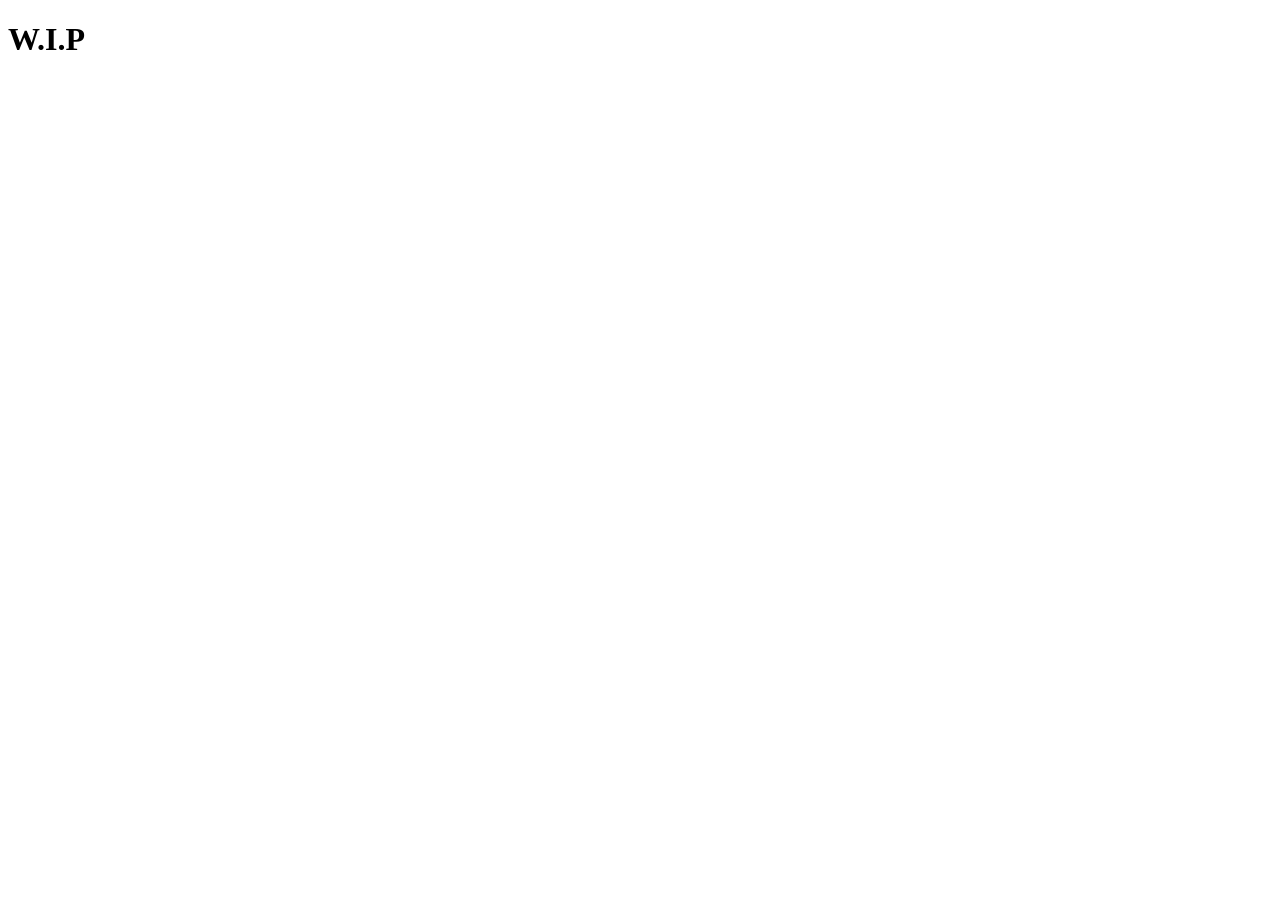
==== Paulo Costa(2225043)/Index/Index.html @ f9614ab1 "Primeiro commit apenas para estruturar o trablho." ====
<!DOCTYPE html>
<html lang="en">
<head>
          <meta charset="UTF-8">
          <meta name="viewport" content="width=device-width, initial-scale=1.0">
          <title>HELP</title>
          <link rel="stylesheet" href="indexstyle.css">
</head>
<body>
          <h1>W.I.P</h1>
          <p></p>
          
</body>
</html>
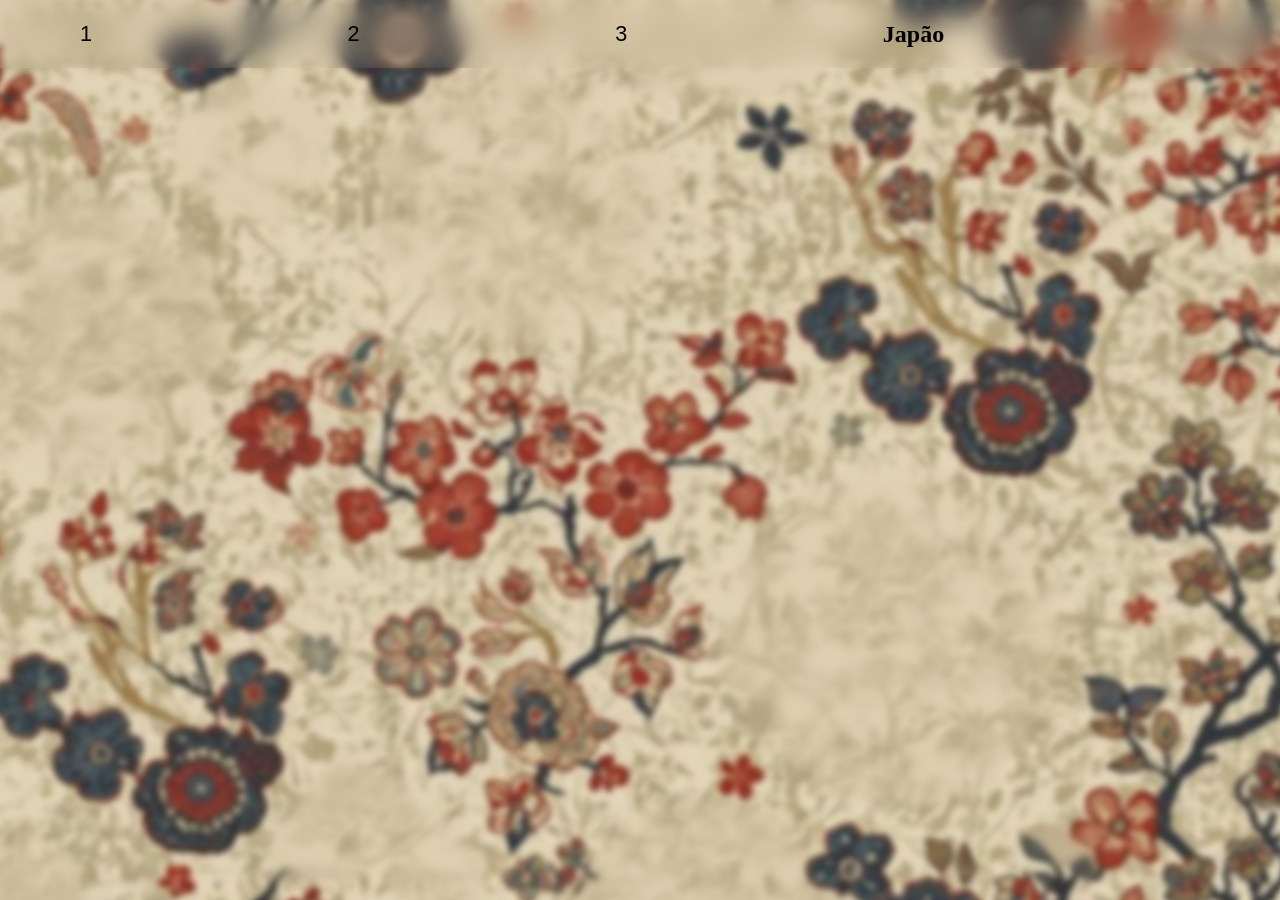
==== commit 06d19b70: "prompt" ====
--- a/Paulo Costa(2225043)/Index/Index.html
+++ b/Paulo Costa(2225043)/Index/Index.html
@@ -1,14 +1,26 @@
 <!DOCTYPE html>
 <html lang="en">
+
 <head>
-          <meta charset="UTF-8">
-          <meta name="viewport" content="width=device-width, initial-scale=1.0">
-          <title>HELP</title>
-          <link rel="stylesheet" href="indexstyle.css">
+  <meta charset="UTF-8">
+  <meta name="viewport" content="width=device-width, initial-scale=1.0">
+  <title></title>
+  <link rel="stylesheet" href="indexstyle.css">
 </head>
+
 <body>
-          <h1>W.I.P</h1>
-          <p></p>
-          
+  <nav id="navbar">
+    <div class="nav-inner">
+      <a href="/Paulo Costa(2225043)/1/1.html" class="nav-text"><span>1</span></a>
+      <a href="/Paulo Costa(2225043)/2/2.html" class="nav-text"><span>2</span></a>
+      <a href="/Paulo Costa(2225043)/3/3.html" class="nav-text"><span>3</span></a>
+
+
+      <center>
+        <h1>Japão</h1>
+      </center>
+      <p></p>
+
 </body>
+
 </html>
--- a/Paulo Costa(2225043)/Index/indexstyle.css
+++ b/Paulo Costa(2225043)/Index/indexstyle.css
@@ -0,0 +1,118 @@
+body{
+          margin: 0;
+          padding: 0;
+          min-height: 100vh;
+          position: relative;
+          
+}
+body::before{
+          content: "";
+          position: fixed;
+          top: 0;
+          left: 0;
+          width: 100%;
+          height: 100%;
+
+
+          background-image: url(imagensindex/indexback.jpg);
+          background-size: cover;
+          background-attachment: fixed;
+          background-position: center;
+
+          filter: blur(2.8px);
+          filter: opacity(1px);
+
+          z-index: -1;
+          transform: scale(1.1);
+
+          
+          
+
+}
+.body h1{
+      margin-bottom: 110px;
+    
+      
+
+   }
+
+  nav {
+      position: fixed;
+      top: 0; left: 0; right: 0;
+      z-index: 100;
+      background: var(--nav-bg);
+      backdrop-filter: blur(14px);
+      -webkit-backdrop-filter: blur(14px);
+      border-bottom: 1px solid var(--border);
+      transition: box-shadow 0.3s ease;
+    }
+
+
+
+    .nav-inner {
+      max-width: 1120px;
+      margin: 0 auto;
+      padding: 0 2rem;
+      height: 68px;
+      display: flex;
+      align-items: center;
+      justify-content: space-between;
+    }
+
+
+    .nav-text {
+      font-size: 1.35rem;
+      color: var(--text);
+      text-decoration: none;
+      letter-spacing: -0.01em;
+      position: relative;
+      
+    }
+
+    .nav-text span {
+      color: var(--accent);
+      font-family: 'Gill Sans', 'Gill Sans MT', Calibri, 'Trebuchet MS', sans-serif;
+    }
+
+ 
+    .nav-links {
+      display: flex;
+      align-items: center;
+      gap: 2.5rem;
+      list-style: none;
+    }
+
+    .nav-links a {
+      font-size: 0.85rem;
+      font-weight: 400;
+      text-transform: uppercase;
+      color: var(--muted);
+      text-decoration: none;
+      position: relative;
+      padding-bottom: 3px;
+      transition: color 0.25s ease;
+    }
+
+    .nav-links a::after {
+      content: '';
+      position: absolute;
+      bottom: -1px; left: 0;
+      width: 0; height: 1px;
+      background: var(--accent);
+      transition: width 0.3s cubic-bezier(0.4, 0, 0.2, 1);
+    }
+
+    .nav-links a:hover {
+      color: var(--text);
+    }
+
+    .nav-links a:hover::after,
+    .nav-links a.active::after {
+      width: 100%;
+    }
+
+    .nav-links a.active {
+      color: var(--text);
+    }
+
+   
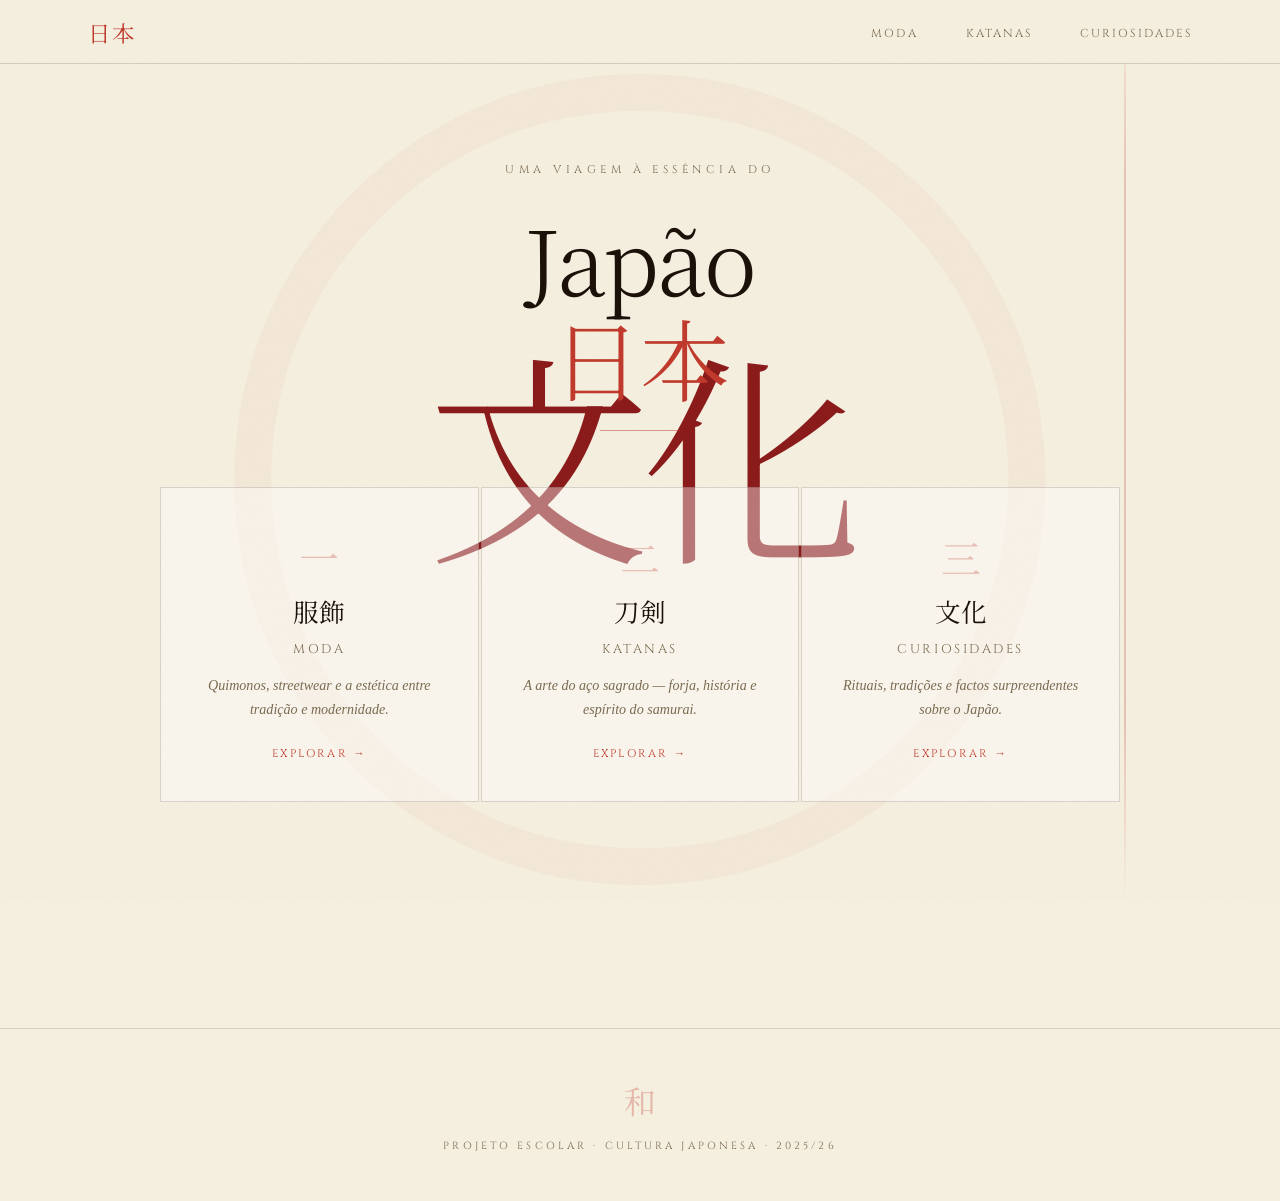
==== commit 6fd4b1e0: "Finalmente consigo terminar o css da pagina inical agora vou focar nos proximos updates para as pagi" ====
--- a/Paulo Costa(2225043)/Index/Index.html
+++ b/Paulo Costa(2225043)/Index/Index.html
@@ -1,25 +1,69 @@
 <!DOCTYPE html>
-<html lang="en">
+<html lang="pt">
 
 <head>
   <meta charset="UTF-8">
   <meta name="viewport" content="width=device-width, initial-scale=1.0">
-  <title></title>
+  <title>日本 — Cultura Japonesa</title>
+  <link
+    href="https://fonts.googleapis.com/css2?family=Noto+Serif+JP:wght@300;400;700&family=Cinzel:wght@400;600&family=IM+Fell+English:ital@0;1&display=swap"
+    rel="stylesheet">
   <link rel="stylesheet" href="indexstyle.css">
 </head>
 
 <body>
-  <nav id="navbar">
+
+  <nav>
     <div class="nav-inner">
-      <a href="/Paulo Costa(2225043)/1/1.html" class="nav-text"><span>1</span></a>
-      <a href="/Paulo Costa(2225043)/2/2.html" class="nav-text"><span>2</span></a>
-      <a href="/Paulo Costa(2225043)/3/3.html" class="nav-text"><span>3</span></a>
+      <a href="Index.html" class="nav-logo">日本</a>
+      <ul class="nav-links">
+        <li><a href="1.html">Moda</a></li>
+        <li><a href="2.html">Katanas</a></li>
+        <li><a href="3.html">Curiosidades</a></li>
+      </ul>
+    </div>
+  </nav>
+
+  <section class="hero">
+    <div class="hero-kanji" aria-hidden="true">文化</div>
+
+    <div class="hero-content">
+      <p class="hero-eyebrow">Uma viagem à essência do</p>
+      <h1 class="hero-title">Japão<br><em>日本</em></h1>
+      <div class="hero-divider"></div>
+
+      <div class="cards">
+        <a href="1.html" class="card">
+          <span class="card-num">一</span>
+          <span class="card-kanji">服飾</span>
+          <span class="card-title">Moda</span>
+          <p class="card-desc">Quimonos, streetwear e a estética entre tradição e modernidade.</p>
+          <span class="card-arrow">Explorar →</span>
+        </a>
+        <a href="2.html" class="card">
+          <span class="card-num">二</span>
+          <span class="card-kanji">刀剣</span>
+          <span class="card-title">Katanas</span>
+          <p class="card-desc">A arte do aço sagrado — forja, história e espírito do samurai.</p>
+          <span class="card-arrow">Explorar →</span>
+        </a>
+        <a href="3.html" class="card">
+          <span class="card-num">三</span>
+          <span class="card-kanji">文化</span>
+          <span class="card-title">Curiosidades</span>
+          <p class="card-desc">Rituais, tradições e factos surpreendentes sobre o Japão.</p>
+          <span class="card-arrow">Explorar →</span>
+        </a>
+      </div>
+    </div>
 
 
-      <center>
-        <h1>Japão</h1>
-      </center>
-      <p></p>
+  </section>
+
+  <footer>
+    <span class="footer-kanji">和</span>
+    <p>Projeto Escolar · Cultura Japonesa · 2025/26</p>
+  </footer>
 
 </body>
 
--- a/Paulo Costa(2225043)/Index/indexstyle.css
+++ b/Paulo Costa(2225043)/Index/indexstyle.css
@@ -1,118 +1,332 @@
-body{
-          margin: 0;
-          padding: 0;
-          min-height: 100vh;
-          position: relative;
-          
-}
-body::before{
-          content: "";
-          position: fixed;
-          top: 0;
-          left: 0;
-          width: 100%;
-          height: 100%;
-
-
-          background-image: url(imagensindex/indexback.jpg);
-          background-size: cover;
-          background-attachment: fixed;
-          background-position: center;
-
-          filter: blur(2.8px);
-          filter: opacity(1px);
-
-          z-index: -1;
-          transform: scale(1.1);
-
-          
-          
-
-}
-.body h1{
-      margin-bottom: 110px;
-    
-      
-
-   }
-
-  nav {
+   :root {
+      --ink: #1a1008;
+      --paper: #f5efe0;
+      --washi: #ede3cc;
+      --red: #c0392b;
+      --red-dark: #8b1a1a;
+      --gold: #b8860b;
+      --muted: #7a6a50;
+      --border: rgba(26,16,8,0.15);
+    }
+
+    *, *::before, *::after { box-sizing: border-box; margin: 0; padding: 0; }
+
+    html { scroll-behavior: smooth; }
+
+    body {
+      background: var(--paper);
+      color: var(--ink);
+      font-family: 'IM Fell English', serif;
+      min-height: 100vh;
+      overflow-x: hidden;
+    }
+
+    /* Washi texture overlay */
+    body::before {
+      content: '';
+      position: fixed;
+      inset: 0;
+      background-image:
+        url("data:image/svg+xml,%3Csvg xmlns='http://www.w3.org/2000/svg' width='300' height='300'%3E%3Cfilter id='noise'%3E%3CfeTurbulence type='fractalNoise' baseFrequency='0.65' numOctaves='3' stitchTiles='stitch'/%3E%3CfeColorMatrix type='saturate' values='0'/%3E%3C/filter%3E%3Crect width='300' height='300' filter='url(%23noise)' opacity='0.04'/%3E%3C/svg%3E");
+      pointer-events: none;
+      z-index: 1000;
+      opacity: 0.6;
+    }
+
+    /* NAV */
+    nav {
       position: fixed;
       top: 0; left: 0; right: 0;
-      z-index: 100;
-      background: var(--nav-bg);
-      backdrop-filter: blur(14px);
-      -webkit-backdrop-filter: blur(14px);
+      z-index: 500;
+      background: rgba(245,239,224,0.92);
+      backdrop-filter: blur(12px);
       border-bottom: 1px solid var(--border);
-      transition: box-shadow 0.3s ease;
-    }
-
-
+      height: 64px;
+      display: flex;
+      align-items: center;
+    }
 
     .nav-inner {
-      max-width: 1120px;
+      width: 100%;
+      max-width: 1200px;
       margin: 0 auto;
-      padding: 0 2rem;
-      height: 68px;
+      padding: 0 3rem;
       display: flex;
       align-items: center;
       justify-content: space-between;
     }
 
-
-    .nav-text {
-      font-size: 1.35rem;
-      color: var(--text);
+    .nav-logo {
+      font-family: 'Noto Serif JP', serif;
+      font-size: 1.4rem;
+      color: var(--red);
       text-decoration: none;
-      letter-spacing: -0.01em;
-      position: relative;
-      
-    }
-
-    .nav-text span {
-      color: var(--accent);
-      font-family: 'Gill Sans', 'Gill Sans MT', Calibri, 'Trebuchet MS', sans-serif;
-    }
-
- 
+      letter-spacing: 0.1em;
+    }
+
     .nav-links {
       display: flex;
-      align-items: center;
-      gap: 2.5rem;
+      gap: 3rem;
       list-style: none;
     }
 
     .nav-links a {
-      font-size: 0.85rem;
-      font-weight: 400;
+      font-family: 'Cinzel', serif;
+      font-size: 0.72rem;
+      letter-spacing: 0.18em;
       text-transform: uppercase;
       color: var(--muted);
       text-decoration: none;
       position: relative;
-      padding-bottom: 3px;
-      transition: color 0.25s ease;
+      transition: color 0.3s;
     }
 
     .nav-links a::after {
       content: '';
       position: absolute;
-      bottom: -1px; left: 0;
+      bottom: -4px; left: 0;
       width: 0; height: 1px;
-      background: var(--accent);
-      transition: width 0.3s cubic-bezier(0.4, 0, 0.2, 1);
-    }
-
-    .nav-links a:hover {
-      color: var(--text);
-    }
-
-    .nav-links a:hover::after,
-    .nav-links a.active::after {
-      width: 100%;
-    }
-
-    .nav-links a.active {
-      color: var(--text);
-    }
-
-   +      background: var(--red);
+      transition: width 0.35s cubic-bezier(0.4,0,0.2,1);
+    }
+
+    .nav-links a:hover { color: var(--red); }
+    .nav-links a:hover::after { width: 100%; }
+
+
+    .hero {
+      min-height: 100vh;
+      display: flex;
+      align-items: center;
+      justify-content: center;
+      position: relative;
+      padding: 64px 3rem 0;
+      overflow: hidden;
+    }
+
+
+    .hero::before {
+      content: '○';
+      font-family: 'Noto Serif JP', serif;
+      position: absolute;
+      font-size: 72vw;
+      color: rgba(192,57,43,0.04);
+      top: 50%;
+      left: 50%;
+      transform: translate(-50%, -52%);
+      pointer-events: none;
+      line-height: 1;
+    }
+
+    /* Vertical red stripe */
+    .hero::after {
+      content: '';
+      position: absolute;
+      top: 0; right: 12vw;
+      width: 2px;
+      height: 100%;
+      background: linear-gradient(to bottom, transparent, var(--red) 20%, var(--red) 80%, transparent);
+      opacity: 0.25;
+    }
+
+    .hero-content {
+      text-align: center;
+      position: relative;
+      z-index: 10;
+      animation: fadeUp 1.2s ease both;
+    }
+
+    .hero-kanji {
+      font-family: 'Noto Serif JP', serif;
+      font-size: clamp(5rem, 18vw, 14rem);
+      font-weight: 300;
+      color: var(--red-dark);
+      line-height: 1;
+      opacity: 0.18;
+      position: absolute;
+      top: 50%;
+      left: 50%;
+      transform: translate(-50%, -50%);
+      pointer-events: none;
+      letter-spacing: -0.05em;
+      animation: fadeIn 2s ease both;
+    }
+
+    .hero-eyebrow {
+      font-family: 'Cinzel', serif;
+      font-size: 0.7rem;
+      letter-spacing: 0.4em;
+      text-transform: uppercase;
+      color: var(--muted);
+      margin-bottom: 2rem;
+      animation: fadeUp 1s 0.2s ease both;
+    }
+
+    .hero-title {
+      font-family: 'Noto Serif JP', serif;
+      font-size: clamp(2.8rem, 7vw, 6rem);
+      font-weight: 300;
+      line-height: 1.1;
+      color: var(--ink);
+      margin-bottom: 1.5rem;
+      letter-spacing: -0.02em;
+    }
+
+    .hero-title em {
+      font-style: normal;
+      color: var(--red);
+    }
+
+    .hero-sub {
+      font-size: 1.1rem;
+      color: var(--muted);
+      font-style: italic;
+      margin-bottom: 3.5rem;
+      max-width: 480px;
+      margin-left: auto;
+      margin-right: auto;
+      line-height: 1.7;
+    }
+
+    .hero-divider {
+      width: 80px;
+      height: 1px;
+      background: var(--red);
+      margin: 0 auto 3.5rem;
+      opacity: 0.5;
+    }
+
+    /* Cartão*/
+    .cards {
+      display: grid;
+      grid-template-columns: repeat(3, 1fr);
+      gap: 2px;
+      max-width: 960px;
+      margin: 0 auto;
+    }
+
+    .card {
+      display: block;
+      text-decoration: none;
+      padding: 2.5rem 2rem;
+      border: 1px solid var(--border);
+      background: rgba(255,255,255,0.4);
+      transition: background 0.3s, transform 0.3s;
+      position: relative;
+      overflow: hidden;
+      animation: fadeUp 0.8s ease both;
+    }
+
+    .card:nth-child(1) { animation-delay: 0.4s; }
+    .card:nth-child(2) { animation-delay: 0.55s; }
+    .card:nth-child(3) { animation-delay: 0.7s; }
+
+    .card::before {
+      content: '';
+      position: absolute;
+      bottom: 0; left: 0;
+      width: 100%; height: 3px;
+      background: var(--red);
+      transform: scaleX(0);
+      transform-origin: left;
+      transition: transform 0.35s cubic-bezier(0.4,0,0.2,1);
+    }
+
+    .card:hover { background: rgba(255,255,255,0.7); transform: translateY(-4px); }
+    .card:hover::before { transform: scaleX(1); }
+
+    .card-num {
+      font-family: 'Noto Serif JP', serif;
+      font-size: 2.5rem;
+      font-weight: 300;
+      color: var(--red);
+      opacity: 0.3;
+      display: block;
+      margin-bottom: 0.5rem;
+    }
+
+    .card-kanji {
+      font-family: 'Noto Serif JP', serif;
+      font-size: 1.6rem;
+      color: var(--ink);
+      display: block;
+      margin-bottom: 0.75rem;
+    }
+
+    .card-title {
+      font-family: 'Cinzel', serif;
+      font-size: 0.8rem;
+      letter-spacing: 0.2em;
+      text-transform: uppercase;
+      color: var(--muted);
+      display: block;
+      margin-bottom: 1rem;
+    }
+
+    .card-desc {
+      font-size: 0.88rem;
+      color: var(--muted);
+      line-height: 1.7;
+      font-style: italic;
+    }
+
+    .card-arrow {
+      display: inline-block;
+      margin-top: 1.5rem;
+      font-family: 'Cinzel', serif;
+      font-size: 0.7rem;
+      letter-spacing: 0.2em;
+      color: var(--red);
+      text-transform: uppercase;
+    }
+
+
+
+
+
+    footer {
+      margin-top: 8rem;
+      padding: 3rem;
+      border-top: 1px solid var(--border);
+      text-align: center;
+    }
+
+    .footer-kanji {
+      font-family: 'Noto Serif JP', serif;
+      font-size: 2rem;
+      color: var(--red);
+      opacity: 0.3;
+      display: block;
+      margin-bottom: 1rem;
+    }
+
+    footer p {
+      font-family: 'Cinzel', serif;
+      font-size: 0.65rem;
+      letter-spacing: 0.3em;
+      color: var(--muted);
+      text-transform: uppercase;
+    }
+
+    /* Animações */
+    @keyframes fadeUp {
+      from { opacity: 0; transform: translateY(24px); }
+      to   { opacity: 1; transform: translateY(0); }
+    }
+
+    @keyframes fadeIn {
+      from { opacity: 0; }
+      to   { opacity: 1; }
+    }
+
+    @keyframes scrollPulse {
+      0%, 100% { transform: scaleY(1); opacity: 0.4; }
+      50%       { transform: scaleY(0.5); opacity: 0.8; }
+    }
+
+    /* responsivo */
+    @media (max-width: 700px) {
+      .cards { grid-template-columns: 1fr; }
+      .nav-links { gap: 1.5rem; }
+      .nav-inner { padding: 0 1.5rem; }
+    }
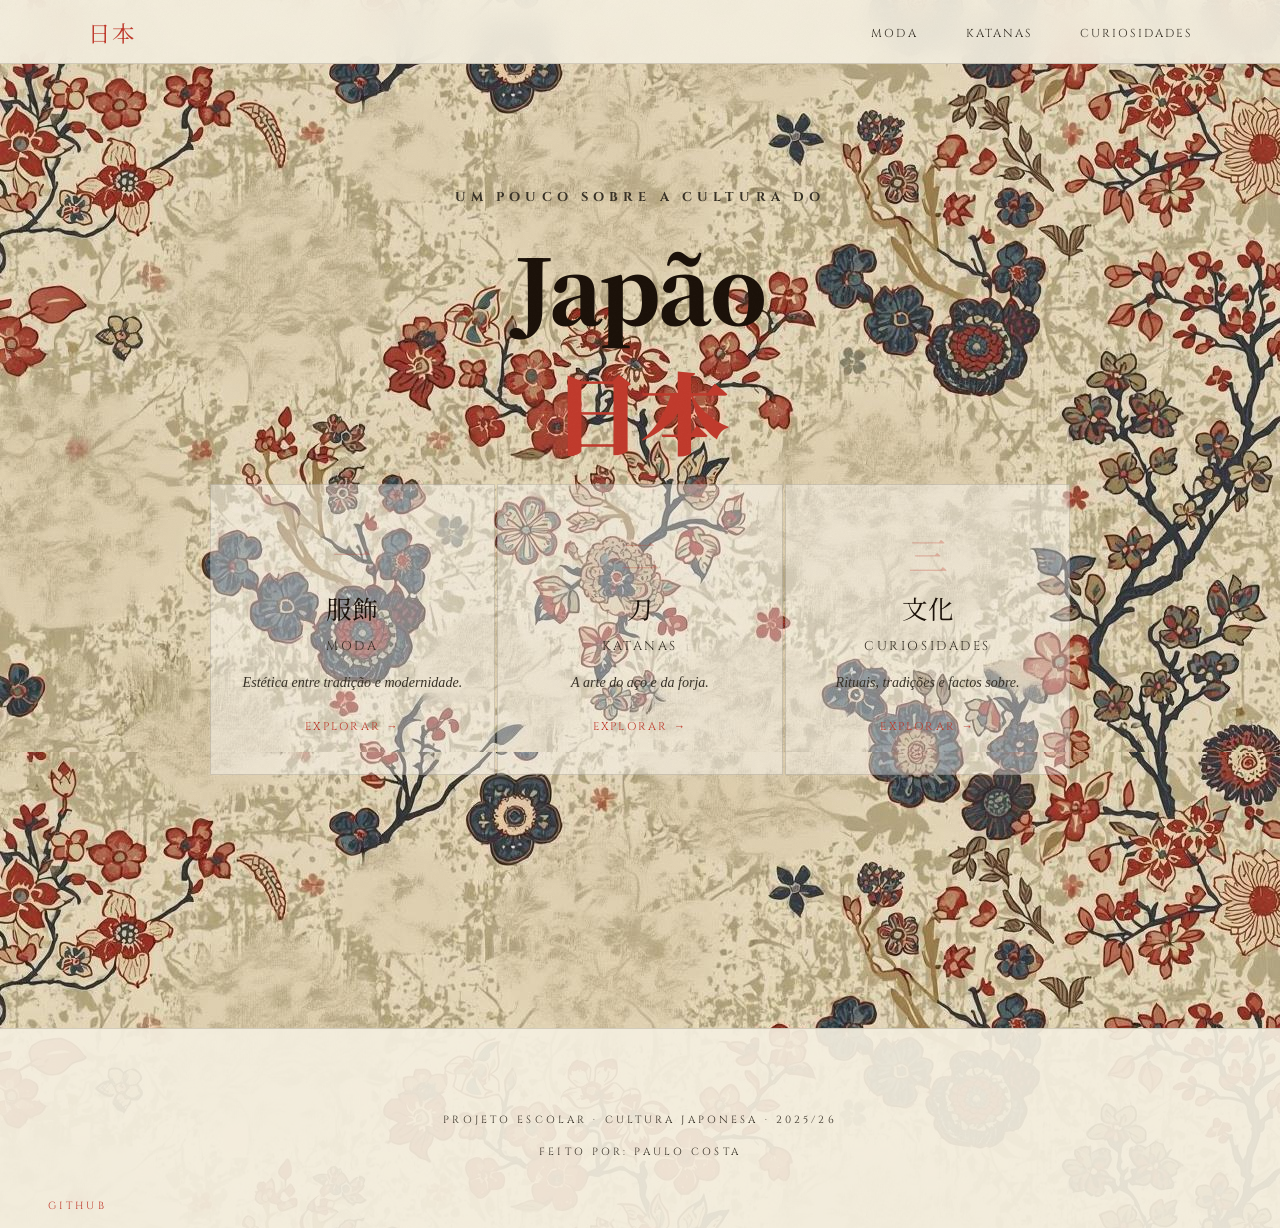
==== commit 031abf58: "grind" ====
--- a/Paulo Costa(2225043)/Index/Index.html
+++ b/Paulo Costa(2225043)/Index/Index.html
@@ -4,7 +4,7 @@
 <head>
   <meta charset="UTF-8">
   <meta name="viewport" content="width=device-width, initial-scale=1.0">
-  <title>日本 — Cultura Japonesa</title>
+  <title>Cultura Japonesa</title>
   <link
     href="https://fonts.googleapis.com/css2?family=Noto+Serif+JP:wght@300;400;700&family=Cinzel:wght@400;600&family=IM+Fell+English:ital@0;1&display=swap"
     rel="stylesheet">
@@ -24,34 +24,33 @@
     </div>
   </nav>
 
-  <section class="hero">
-    <div class="hero-kanji" aria-hidden="true">文化</div>
+  <section class="caixinha">
 
-    <div class="hero-content">
-      <p class="hero-eyebrow">Uma viagem à essência do</p>
-      <h1 class="hero-title">Japão<br><em>日本</em></h1>
-      <div class="hero-divider"></div>
+    <div class="caixinha-content">
+      <p class="caixinha-eyebrow">Um pouco sobre a cultura do</p>
+      <h1 class="caixinha-titulo">Japão</h1>
+      <h1 class="caixinha-titulo"><em>日本</em></h1>
 
       <div class="cards">
-        <a href="1.html" class="card">
+        <a href="/1/1.html" class="card">
           <span class="card-num">一</span>
           <span class="card-kanji">服飾</span>
-          <span class="card-title">Moda</span>
-          <p class="card-desc">Quimonos, streetwear e a estética entre tradição e modernidade.</p>
+          <span class="card-titulo">Moda</span>
+          <p class="card-desc">Estética entre tradição e modernidade.</p>
           <span class="card-arrow">Explorar →</span>
         </a>
-        <a href="2.html" class="card">
+        <a href="/2/2.html" class="card">
           <span class="card-num">二</span>
-          <span class="card-kanji">刀剣</span>
-          <span class="card-title">Katanas</span>
-          <p class="card-desc">A arte do aço sagrado — forja, história e espírito do samurai.</p>
+          <span class="card-kanji">刀</span>
+          <span class="card-titulo">Katanas</span>
+          <p class="card-desc">A arte do aço e da forja.</p>
           <span class="card-arrow">Explorar →</span>
         </a>
-        <a href="3.html" class="card">
+        <a href="/3/3.html" class="card">
           <span class="card-num">三</span>
           <span class="card-kanji">文化</span>
-          <span class="card-title">Curiosidades</span>
-          <p class="card-desc">Rituais, tradições e factos surpreendentes sobre o Japão.</p>
+          <span class="card-titulo">Curiosidades</span>
+          <p class="card-desc">Rituais, tradições e factos sobre.</p>
           <span class="card-arrow">Explorar →</span>
         </a>
       </div>
@@ -61,8 +60,13 @@
   </section>
 
   <footer>
-    <span class="footer-kanji">和</span>
-    <p>Projeto Escolar · Cultura Japonesa · 2025/26</p>
+<br>
+<br>
+   <center> <p>Projeto Escolar · Cultura Japonesa · 2025/26</p> <br></center>
+    <center>
+      <p>Feito por: Paulo Costa</p>
+    </center><br><br>
+    <a href="https://github.com/paulocosta" target="_blank">Github</a>
   </footer>
 
 </body>
--- a/Paulo Costa(2225043)/Index/indexstyle.css
+++ b/Paulo Costa(2225043)/Index/indexstyle.css
@@ -1,11 +1,10 @@
    :root {
       --ink: #1a1008;
-      --paper: #f5efe0;
       --washi: #ede3cc;
       --red: #c0392b;
       --red-dark: #8b1a1a;
       --gold: #b8860b;
-      --muted: #7a6a50;
+      --muted: #363025;
       --border: rgba(26,16,8,0.15);
     }
 
@@ -14,14 +13,15 @@
     html { scroll-behavior: smooth; }
 
     body {
-      background: var(--paper);
+      background-image: url(imagensindex/indexback.jpg); 
       color: var(--ink);
       font-family: 'IM Fell English', serif;
       min-height: 100vh;
       overflow-x: hidden;
-    }
-
-    /* Washi texture overlay */
+      
+    }
+
+    /* textura overlay */
     body::before {
       content: '';
       position: fixed;
@@ -31,9 +31,10 @@
       pointer-events: none;
       z-index: 1000;
       opacity: 0.6;
-    }
-
-    /* NAV */
+      background-filter: blur(2.8px);
+    }
+
+    /* NAVes */
     nav {
       position: fixed;
       top: 0; left: 0; right: 0;
@@ -94,7 +95,7 @@
     .nav-links a:hover::after { width: 100%; }
 
 
-    .hero {
+    .caixinha {
       min-height: 100vh;
       display: flex;
       align-items: center;
@@ -105,38 +106,21 @@
     }
 
 
-    .hero::before {
-      content: '○';
-      font-family: 'Noto Serif JP', serif;
-      position: absolute;
-      font-size: 72vw;
-      color: rgba(192,57,43,0.04);
-      top: 50%;
-      left: 50%;
-      transform: translate(-50%, -52%);
-      pointer-events: none;
-      line-height: 1;
-    }
-
-    /* Vertical red stripe */
-    .hero::after {
+    /* linha vertical */
+    .caixinha::after { 
       content: '';
-      position: absolute;
-      top: 0; right: 12vw;
-      width: 2px;
-      height: 100%;
-      background: linear-gradient(to bottom, transparent, var(--red) 20%, var(--red) 80%, transparent);
-      opacity: 0.25;
-    }
-
-    .hero-content {
+      opacity: 0.3;
+    }
+
+
+    .caixinha-content {
       text-align: center;
       position: relative;
       z-index: 10;
       animation: fadeUp 1.2s ease both;
     }
 
-    .hero-kanji {
+    .caixinha-kanji {
       font-family: 'Noto Serif JP', serif;
       font-size: clamp(5rem, 18vw, 14rem);
       font-weight: 300;
@@ -152,32 +136,34 @@
       animation: fadeIn 2s ease both;
     }
 
-    .hero-eyebrow {
-      font-family: 'Cinzel', serif;
-      font-size: 0.7rem;
+    .caixinha-eyebrow {
+      font-family: 'Cinzel', serif;
+      font-size: 0.8rem;
       letter-spacing: 0.4em;
       text-transform: uppercase;
       color: var(--muted);
+      font-style: bold;
+      font-weight: bold;
       margin-bottom: 2rem;
       animation: fadeUp 1s 0.2s ease both;
     }
 
-    .hero-title {
+    .caixinha-titulo {
       font-family: 'Noto Serif JP', serif;
       font-size: clamp(2.8rem, 7vw, 6rem);
-      font-weight: 300;
+      font-weight: 900;
       line-height: 1.1;
       color: var(--ink);
       margin-bottom: 1.5rem;
       letter-spacing: -0.02em;
     }
 
-    .hero-title em {
+    .caixinha-titulo em {
       font-style: normal;
       color: var(--red);
     }
 
-    .hero-sub {
+    .caixinha-sub {
       font-size: 1.1rem;
       color: var(--muted);
       font-style: italic;
@@ -188,7 +174,7 @@
       line-height: 1.7;
     }
 
-    .hero-divider {
+    .caixinha-divider {
       width: 80px;
       height: 1px;
       background: var(--red);
@@ -196,7 +182,7 @@
       opacity: 0.5;
     }
 
-    /* Cartão*/
+    /* Cartões */
     .cards {
       display: grid;
       grid-template-columns: repeat(3, 1fr);
@@ -253,7 +239,7 @@
       margin-bottom: 0.75rem;
     }
 
-    .card-title {
+    .card-titulo {
       font-family: 'Cinzel', serif;
       font-size: 0.8rem;
       letter-spacing: 0.2em;
@@ -279,7 +265,6 @@
       color: var(--red);
       text-transform: uppercase;
     }
-
 
 
 
@@ -288,23 +273,25 @@
       margin-top: 8rem;
       padding: 3rem;
       border-top: 1px solid var(--border);
-      text-align: center;
-    }
-
-    .footer-kanji {
-      font-family: 'Noto Serif JP', serif;
-      font-size: 2rem;
-      color: var(--red);
-      opacity: 0.3;
-      display: block;
-      margin-bottom: 1rem;
-    }
+      background: rgba(245,239,224,0.92);
+      height: 200px;
+
+    }
+
 
     footer p {
       font-family: 'Cinzel', serif;
       font-size: 0.65rem;
       letter-spacing: 0.3em;
       color: var(--muted);
+      text-transform: uppercase;
+    }
+    footer a {
+      font-family: 'Cinzel', serif;
+      font-size: 0.65rem;
+      letter-spacing: 0.3em;
+      color: var(--red);
+      text-decoration: none;
       text-transform: uppercase;
     }
 
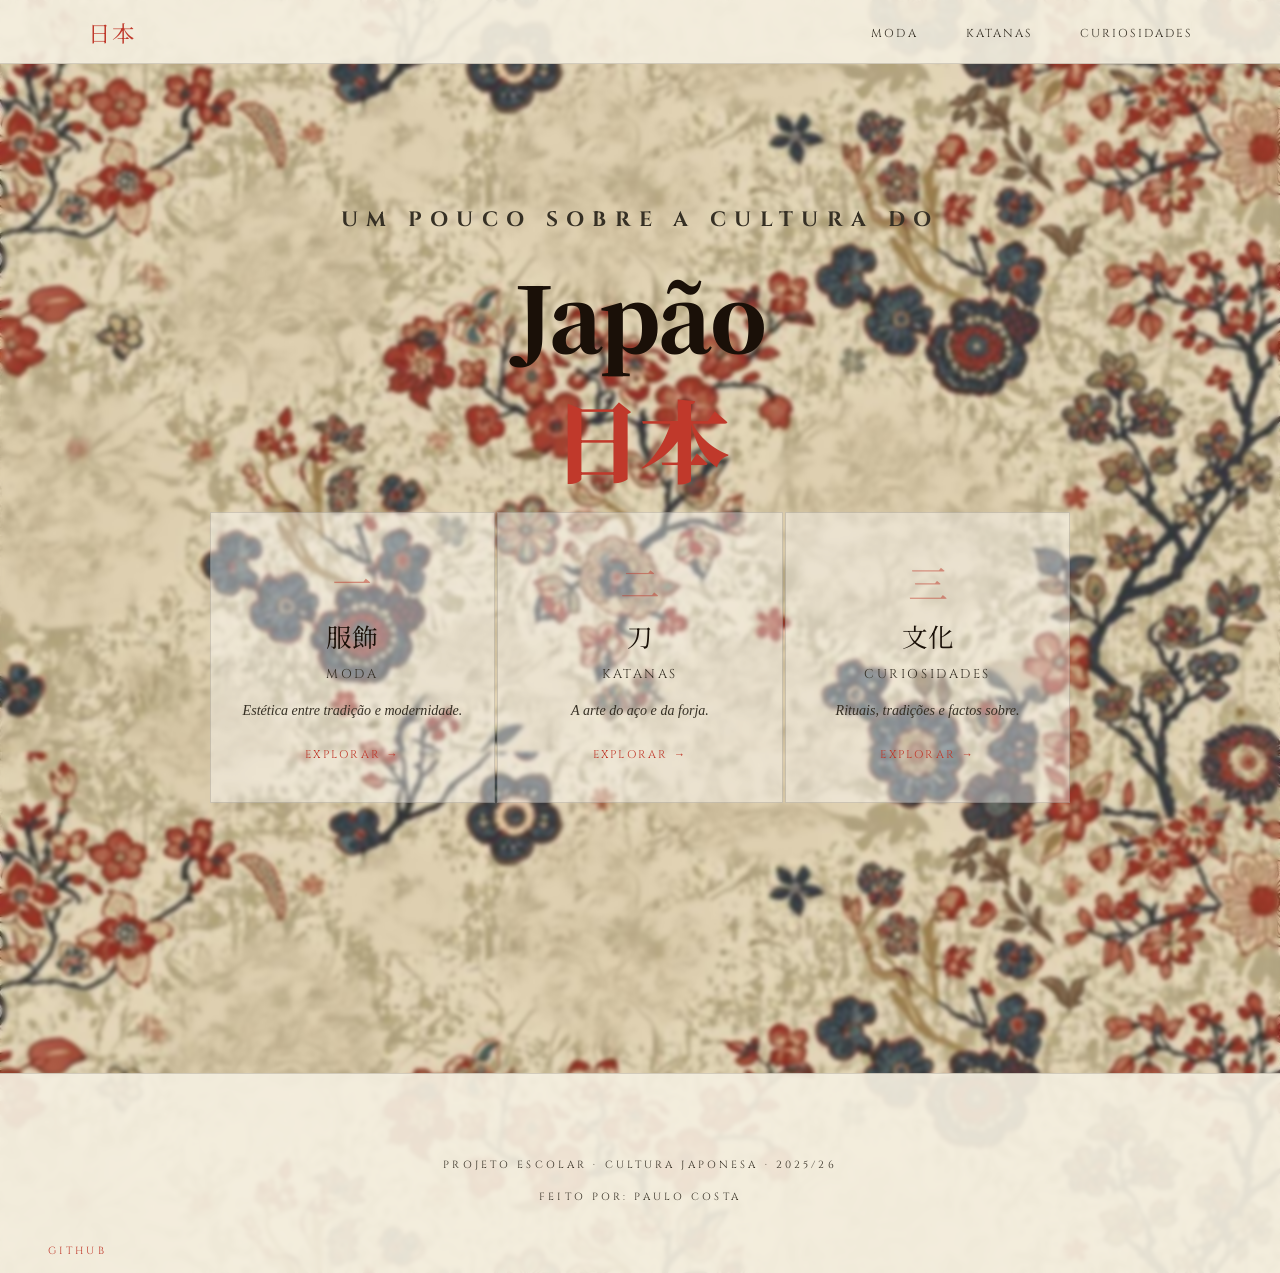
==== commit f68c45e2: "mais um commit 👍" ====
--- a/Paulo Costa(2225043)/Index/Index.html
+++ b/Paulo Costa(2225043)/Index/Index.html
@@ -17,9 +17,9 @@
     <div class="nav-inner">
       <a href="Index.html" class="nav-logo">日本</a>
       <ul class="nav-links">
-        <li><a href="1.html">Moda</a></li>
-        <li><a href="2.html">Katanas</a></li>
-        <li><a href="3.html">Curiosidades</a></li>
+        <li><a href="/1/1/moda.html">Moda</a></li>
+        <li><a href="/2/katana.html">Katanas</a></li>
+        <li><a href="/3/curiosos.html">Curiosidades</a></li>
       </ul>
     </div>
   </nav>
@@ -32,21 +32,21 @@
       <h1 class="caixinha-titulo"><em>日本</em></h1>
 
       <div class="cards">
-        <a href="/1/1.html" class="card">
+        <a href="/1/1/moda.html" class="card">
           <span class="card-num">一</span>
           <span class="card-kanji">服飾</span>
           <span class="card-titulo">Moda</span>
           <p class="card-desc">Estética entre tradição e modernidade.</p>
           <span class="card-arrow">Explorar →</span>
         </a>
-        <a href="/2/2.html" class="card">
+        <a href="/2/katana.html" class="card">
           <span class="card-num">二</span>
           <span class="card-kanji">刀</span>
           <span class="card-titulo">Katanas</span>
           <p class="card-desc">A arte do aço e da forja.</p>
           <span class="card-arrow">Explorar →</span>
         </a>
-        <a href="/3/3.html" class="card">
+        <a href="/3/curiosos.html" class="card">
           <span class="card-num">三</span>
           <span class="card-kanji">文化</span>
           <span class="card-titulo">Curiosidades</span>
--- a/Paulo Costa(2225043)/Index/indexstyle.css
+++ b/Paulo Costa(2225043)/Index/indexstyle.css
@@ -14,27 +14,14 @@
 
     body {
       background-image: url(imagensindex/indexback.jpg); 
-      color: var(--ink);
       font-family: 'IM Fell English', serif;
       min-height: 100vh;
       overflow-x: hidden;
+      backdrop-filter: blur(2px);
       
     }
 
-    /* textura overlay */
-    body::before {
-      content: '';
-      position: fixed;
-      inset: 0;
-      background-image:
-        url("data:image/svg+xml,%3Csvg xmlns='http://www.w3.org/2000/svg' width='300' height='300'%3E%3Cfilter id='noise'%3E%3CfeTurbulence type='fractalNoise' baseFrequency='0.65' numOctaves='3' stitchTiles='stitch'/%3E%3CfeColorMatrix type='saturate' values='0'/%3E%3C/filter%3E%3Crect width='300' height='300' filter='url(%23noise)' opacity='0.04'/%3E%3C/svg%3E");
-      pointer-events: none;
-      z-index: 1000;
-      opacity: 0.6;
-      background-filter: blur(2.8px);
-    }
-
-    /* NAVes */
+    /* NAV bar*/
     nav {
       position: fixed;
       top: 0; left: 0; right: 0;
@@ -47,6 +34,7 @@
       align-items: center;
     }
 
+    /* centraliza o conteúdo da nav e espaça os itens */
     .nav-inner {
       width: 100%;
       max-width: 1200px;
@@ -56,7 +44,8 @@
       align-items: center;
       justify-content: space-between;
     }
-
+    
+    /* Logos em vermelho JAPÃO */
     .nav-logo {
       font-family: 'Noto Serif JP', serif;
       font-size: 1.4rem;
@@ -65,12 +54,14 @@
       letter-spacing: 0.1em;
     }
 
+    /* Estilo dos links de navegação */
     .nav-links {
       display: flex;
       gap: 3rem;
       list-style: none;
     }
 
+
     .nav-links a {
       font-family: 'Cinzel', serif;
       font-size: 0.72rem;
@@ -82,6 +73,7 @@
       transition: color 0.3s;
     }
 
+    /* Efeito dos Links */
     .nav-links a::after {
       content: '';
       position: absolute;
@@ -95,8 +87,9 @@
     .nav-links a:hover::after { width: 100%; }
 
 
+    /* Seção(caixa) principal */
     .caixinha {
-      min-height: 100vh;
+      min-height: 105vh;
       display: flex;
       align-items: center;
       justify-content: center;
@@ -106,13 +99,7 @@
     }
 
 
-    /* linha vertical */
-    .caixinha::after { 
-      content: '';
-      opacity: 0.3;
-    }
-
-
+    /* Forma da caixa principal */
     .caixinha-content {
       text-align: center;
       position: relative;
@@ -120,6 +107,7 @@
       animation: fadeUp 1.2s ease both;
     }
 
+    /* Caraceter especial do fundo */
     .caixinha-kanji {
       font-family: 'Noto Serif JP', serif;
       font-size: clamp(5rem, 18vw, 14rem);
@@ -136,9 +124,10 @@
       animation: fadeIn 2s ease both;
     }
 
+    /* Título incial */
     .caixinha-eyebrow {
       font-family: 'Cinzel', serif;
-      font-size: 0.8rem;
+      font-size: 1.3rem;
       letter-spacing: 0.4em;
       text-transform: uppercase;
       color: var(--muted);
@@ -148,6 +137,7 @@
       animation: fadeUp 1s 0.2s ease both;
     }
 
+    /* Título principal JAPÃO */
     .caixinha-titulo {
       font-family: 'Noto Serif JP', serif;
       font-size: clamp(2.8rem, 7vw, 6rem);
@@ -158,29 +148,12 @@
       letter-spacing: -0.02em;
     }
 
+    /* estilo para careter espcial outra vez */
     .caixinha-titulo em {
       font-style: normal;
       color: var(--red);
     }
 
-    .caixinha-sub {
-      font-size: 1.1rem;
-      color: var(--muted);
-      font-style: italic;
-      margin-bottom: 3.5rem;
-      max-width: 480px;
-      margin-left: auto;
-      margin-right: auto;
-      line-height: 1.7;
-    }
-
-    .caixinha-divider {
-      width: 80px;
-      height: 1px;
-      background: var(--red);
-      margin: 0 auto 3.5rem;
-      opacity: 0.5;
-    }
 
     /* Cartões */
     .cards {
@@ -191,6 +164,7 @@
       margin: 0 auto;
     }
 
+    /* Estrutura dos cartões */
     .card {
       display: block;
       text-decoration: none;
@@ -203,10 +177,13 @@
       animation: fadeUp 0.8s ease both;
     }
 
+    /* Animação dos cartões com delay para cada um */
     .card:nth-child(1) { animation-delay: 0.4s; }
     .card:nth-child(2) { animation-delay: 0.55s; }
     .card:nth-child(3) { animation-delay: 0.7s; }
 
+
+    /* Efeito borda vermelha por baixo, animação dos cartões ao interagir */
     .card::before {
       content: '';
       position: absolute;
@@ -218,19 +195,22 @@
       transition: transform 0.35s cubic-bezier(0.4,0,0.2,1);
     }
 
+    /* Efeito nos cartões de antes e depois de passar o mouse */
     .card:hover { background: rgba(255,255,255,0.7); transform: translateY(-4px); }
     .card:hover::before { transform: scaleX(1); }
 
+    /*fonte dos numeros em jp*/
     .card-num {
       font-family: 'Noto Serif JP', serif;
       font-size: 2.5rem;
       font-weight: 300;
       color: var(--red);
-      opacity: 0.3;
+      opacity: 0.5;
       display: block;
       margin-bottom: 0.5rem;
     }
 
+    /* fonte dos caracteres especiais do cartão */
     .card-kanji {
       font-family: 'Noto Serif JP', serif;
       font-size: 1.6rem;
@@ -239,6 +219,7 @@
       margin-bottom: 0.75rem;
     }
 
+    /* fonte do título do cartão */
     .card-titulo {
       font-family: 'Cinzel', serif;
       font-size: 0.8rem;
@@ -249,6 +230,7 @@
       margin-bottom: 1rem;
     }
 
+    /* fonte da descrição do cartão */
     .card-desc {
       font-size: 0.88rem;
       color: var(--muted);
@@ -256,6 +238,7 @@
       font-style: italic;
     }
 
+    /* fonte da seta do cartão */
     .card-arrow {
       display: inline-block;
       margin-top: 1.5rem;
@@ -267,16 +250,14 @@
     }
 
 
-
-
+    /* Rodapé da página */
     footer {
       margin-top: 8rem;
       padding: 3rem;
       border-top: 1px solid var(--border);
       background: rgba(245,239,224,0.92);
       height: 200px;
-
-    }
+    } 
 
 
     footer p {
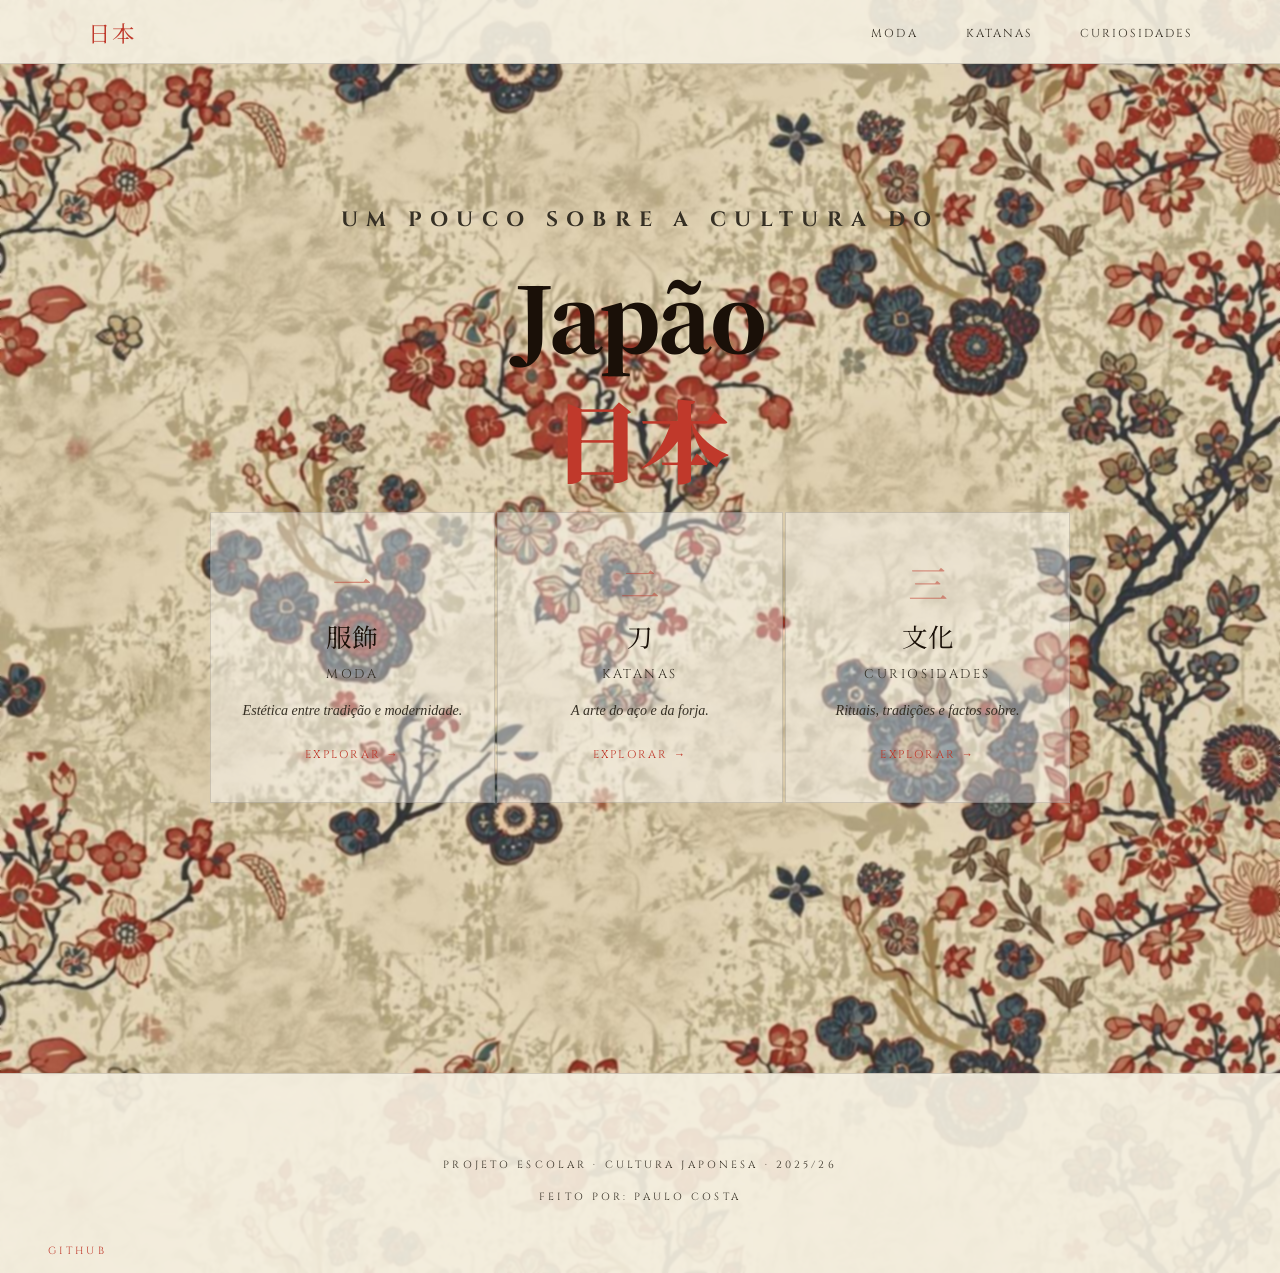
==== commit 5d47ab26: "VER.ALPHA" ====
--- a/Paulo Costa(2225043)/Index/Index.html
+++ b/Paulo Costa(2225043)/Index/Index.html
@@ -5,9 +5,7 @@
   <meta charset="UTF-8">
   <meta name="viewport" content="width=device-width, initial-scale=1.0">
   <title>Cultura Japonesa</title>
-  <link
-    href="https://fonts.googleapis.com/css2?family=Noto+Serif+JP:wght@300;400;700&family=Cinzel:wght@400;600&family=IM+Fell+English:ital@0;1&display=swap"
-    rel="stylesheet">
+  <link href="https://fonts.googleapis.com/css2?family=Noto+Serif+JP:wght@300;400;700&family=Cinzel:wght@400;600&family=IM+Fell+English:ital@0;1&display=swap"rel="stylesheet">
   <link rel="stylesheet" href="indexstyle.css">
 </head>
 
--- a/Paulo Costa(2225043)/Index/indexstyle.css
+++ b/Paulo Costa(2225043)/Index/indexstyle.css
@@ -17,7 +17,7 @@
       font-family: 'IM Fell English', serif;
       min-height: 100vh;
       overflow-x: hidden;
-      backdrop-filter: blur(2px);
+      backdrop-filter: blur(1px);
       
     }
 
@@ -177,7 +177,7 @@
       animation: fadeUp 0.8s ease both;
     }
 
-    /* Animação dos cartões com delay para cada um */
+    /* Delays para cada os cartoes */
     .card:nth-child(1) { animation-delay: 0.4s; }
     .card:nth-child(2) { animation-delay: 0.55s; }
     .card:nth-child(3) { animation-delay: 0.7s; }
@@ -282,10 +282,6 @@
       to   { opacity: 1; transform: translateY(0); }
     }
 
-    @keyframes fadeIn {
-      from { opacity: 0; }
-      to   { opacity: 1; }
-    }
 
     @keyframes scrollPulse {
       0%, 100% { transform: scaleY(1); opacity: 0.4; }
@@ -293,7 +289,7 @@
     }
 
     /* responsivo */
-    @media (max-width: 700px) {
+    @media (max-width: 400px) {
       .cards { grid-template-columns: 1fr; }
       .nav-links { gap: 1.5rem; }
       .nav-inner { padding: 0 1.5rem; }
